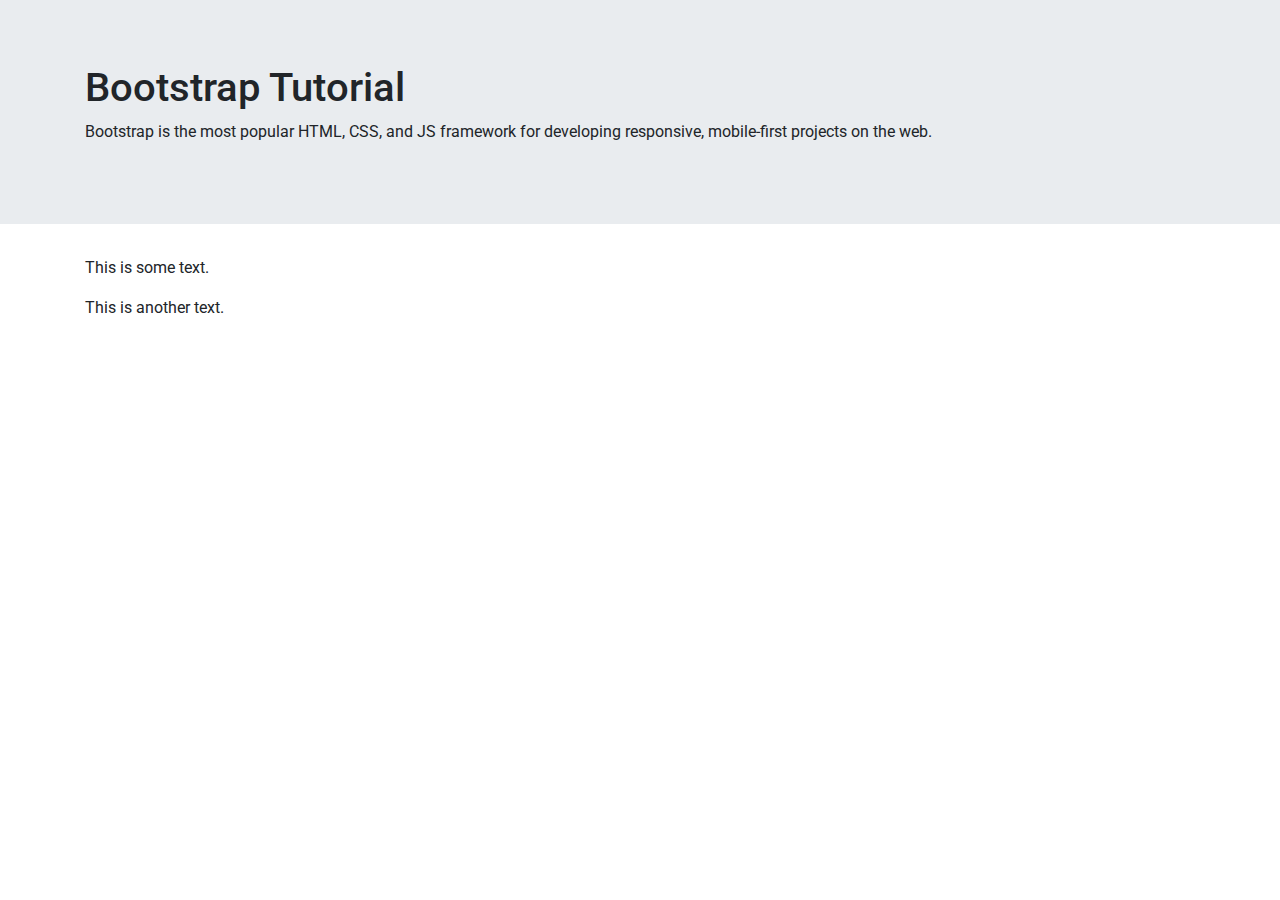
==== index.html @ c695393c "index.html" ====
<!DOCTYPE html>
<html lang="pl">
<head>
  <title>Igor Jabłoński</title>
  <meta charset="utf-8">
  <meta name="viewport" content="width=device-width, initial-scale=1">
  <link rel="stylesheet" href="https://maxcdn.bootstrapcdn.com/bootstrap/4.1.3/css/bootstrap.min.css">
  <script src="https://ajax.googleapis.com/ajax/libs/jquery/3.3.1/jquery.min.js"></script>
  <script src="https://cdnjs.cloudflare.com/ajax/libs/popper.js/1.14.3/umd/popper.min.js"></script>
  <script src="https://maxcdn.bootstrapcdn.com/bootstrap/4.1.3/js/bootstrap.min.js"></script>
  <link href="https://fonts.googleapis.com/css?family=Roboto:100,300,400,500&amp;subset=latin-ext" rel="stylesheet">
  <link href="style.css" rel="stylesheet" type="text/css" />
</head>
<body>

<div class="jumbotron jumbotron-fluid">
  <div class="container">
    <h1>Bootstrap Tutorial</h1>      
    <p>Bootstrap is the most popular HTML, CSS, and JS framework for developing responsive, mobile-first projects on the web.</p>
  </div>
</div>

<div class="container">
  <p>This is some text.</p>      
  <p>This is another text.</p>      
</div>

</body>
</html>
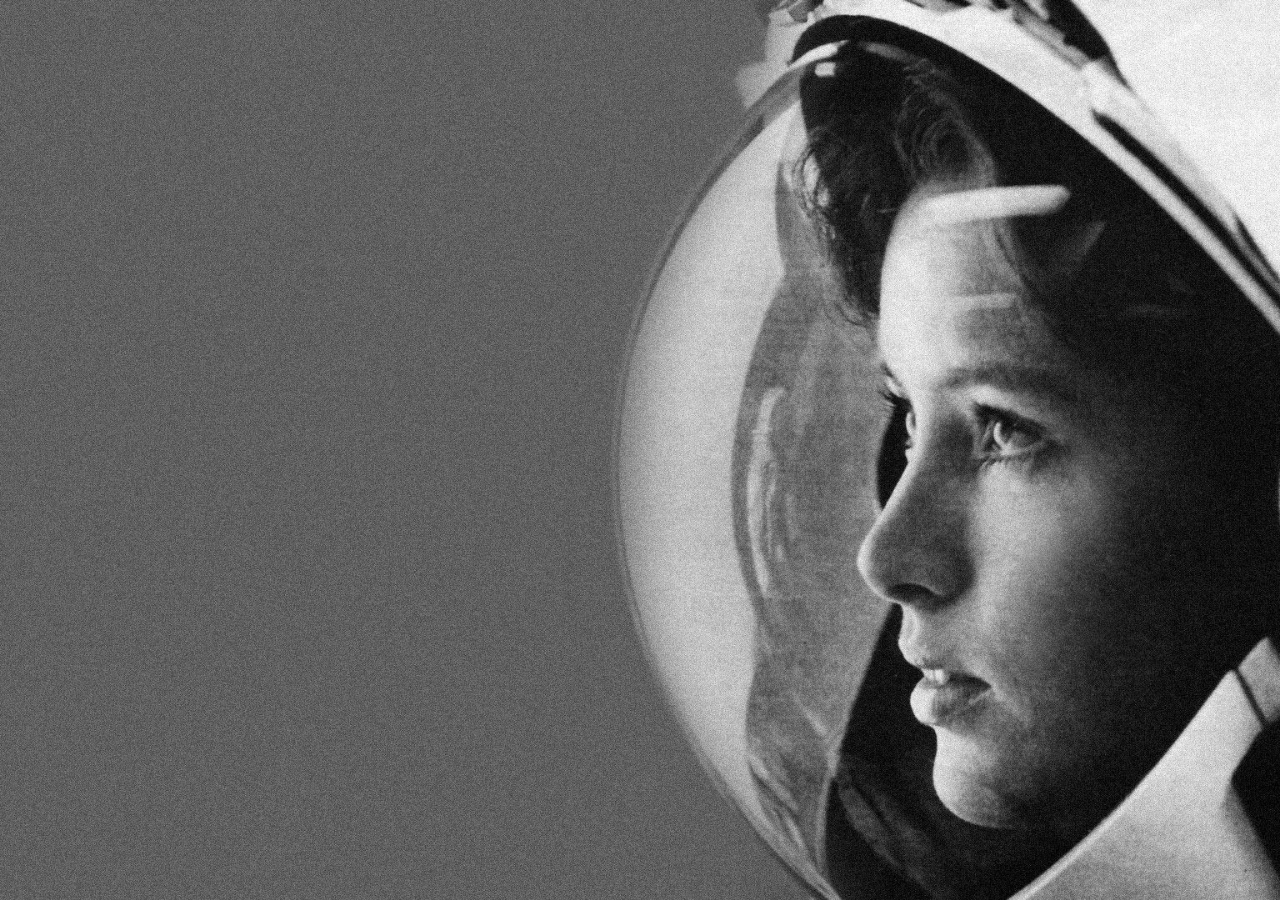
==== commit d956c1c9: "background-img addded, checked!" ====
--- a/index.html
+++ b/index.html
@@ -4,26 +4,15 @@
   <title>Igor Jabłoński</title>
   <meta charset="utf-8">
   <meta name="viewport" content="width=device-width, initial-scale=1">
+  <link href="style.css" rel="stylesheet" type="text/css" />
+  <link rel="icon" href="favicon.png">
   <link rel="stylesheet" href="https://maxcdn.bootstrapcdn.com/bootstrap/4.1.3/css/bootstrap.min.css">
   <script src="https://ajax.googleapis.com/ajax/libs/jquery/3.3.1/jquery.min.js"></script>
   <script src="https://cdnjs.cloudflare.com/ajax/libs/popper.js/1.14.3/umd/popper.min.js"></script>
   <script src="https://maxcdn.bootstrapcdn.com/bootstrap/4.1.3/js/bootstrap.min.js"></script>
   <link href="https://fonts.googleapis.com/css?family=Roboto:100,300,400,500&amp;subset=latin-ext" rel="stylesheet">
-  <link href="style.css" rel="stylesheet" type="text/css" />
 </head>
 <body>
-
-<div class="jumbotron jumbotron-fluid">
-  <div class="container">
-    <h1>Bootstrap Tutorial</h1>      
-    <p>Bootstrap is the most popular HTML, CSS, and JS framework for developing responsive, mobile-first projects on the web.</p>
-  </div>
-</div>
-
-<div class="container">
-  <p>This is some text.</p>      
-  <p>This is another text.</p>      
-</div>
-
+	<div id="backgroundphoto"></div>
 </body>
 </html>--- a/style.css
+++ b/style.css
@@ -0,0 +1,17 @@
+body, html {
+    height: 100%;
+    margin: 0;
+}
+
+#backgroundphoto {
+    /* The image used */
+    background-image: url("page_image1.jpg");
+
+    /* Full height */
+    height: 100%; 
+
+    /* Center and scale the image nicely */
+    background-position: center;
+    background-repeat: no-repeat;
+    background-size: cover;
+}